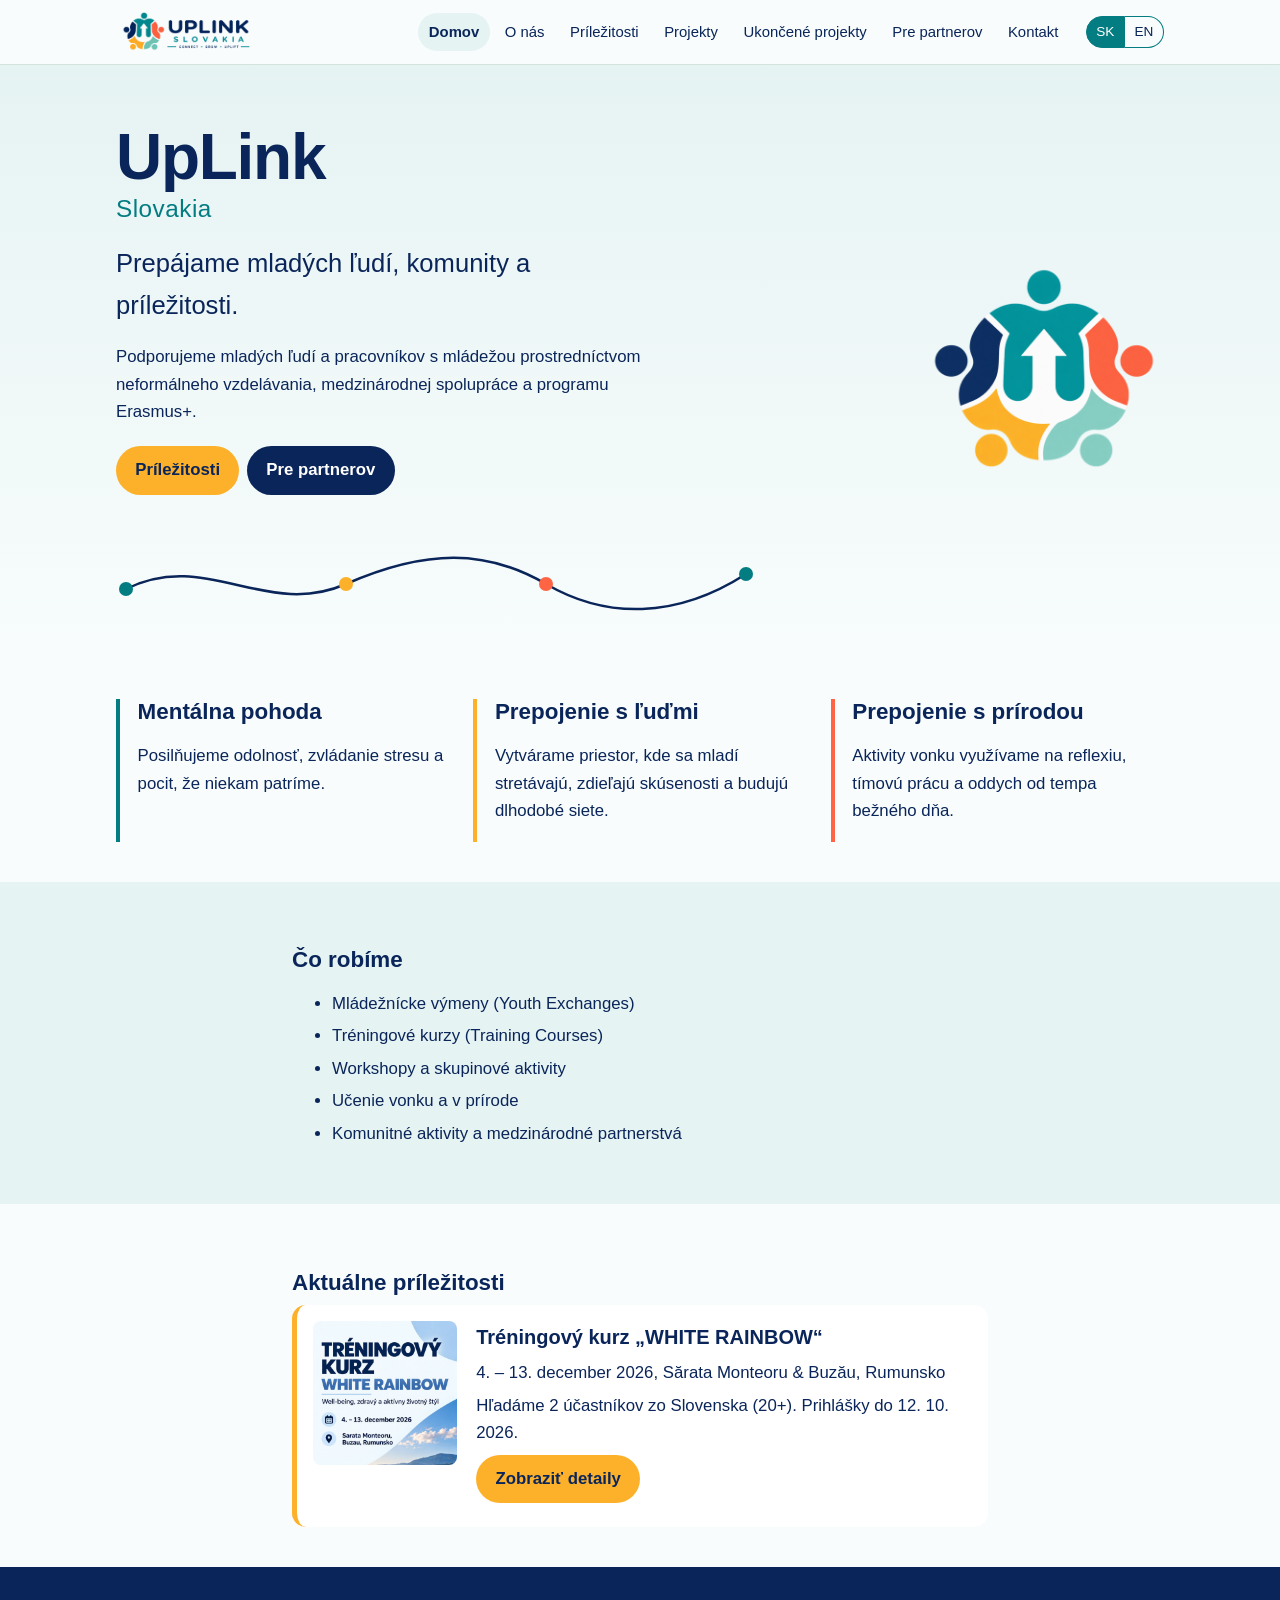
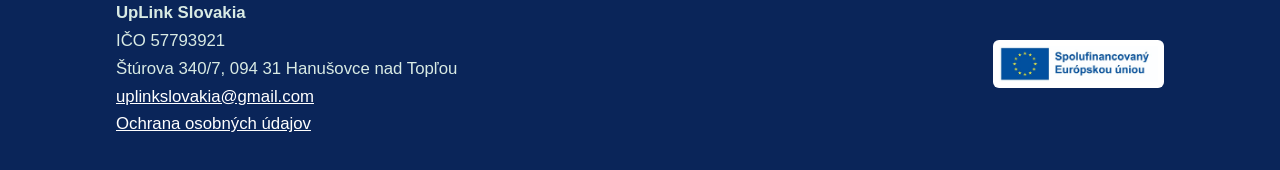
==== index.html @ a3d702fe "Add files via upload" ====
<!DOCTYPE html>
<html lang="sk" data-l="sk" data-tsk="Domov | UpLink Slovakia" data-ten="Home | UpLink Slovakia">
<head><meta charset="utf-8"><meta name="viewport" content="width=device-width,initial-scale=1">
<title>Domov | UpLink Slovakia</title><meta name="description" content="UpLink Slovakia zo Slovenska: neformálne vzdelávanie, mentálna pohoda a Erasmus+.">
<link rel="icon" href="/images/favicon.png"><link rel="stylesheet" href="/css/style.css"><script src="/js/site.js"></script></head>
<body><header><div class="wrap bar"><a class="logo" href="/"><img src="/images/logo-full.png" alt="UpLink Slovakia" height="48"></a>
<nav aria-label="Menu"><a href="/" aria-current="page"><span data-sk>Domov</span><span data-en>Home</span></a><a href="/about/"><span data-sk>O nás</span><span data-en>About us</span></a><a href="/opportunities/"><span data-sk>Príležitosti</span><span data-en>Opportunities</span></a><a href="/projects/"><span data-sk>Projekty</span><span data-en>Projects</span></a><a href="/completed-projects/"><span data-sk>Ukončené projekty</span><span data-en>Completed projects</span></a><a href="/partners/"><span data-sk>Pre partnerov</span><span data-en>For partners</span></a><a href="/contact/"><span data-sk>Kontakt</span><span data-en>Contact</span></a></nav>
<div class="lang"><button data-set="sk">SK</button><button data-set="en">EN</button></div></div></header>
<main><section class="hero"><div class="wrap"><div class="ht"><h1 class="brand">UpLink<small>Slovakia</small></h1>
<p class="lead" data-sk>Prepájame mladých ľudí, komunity a príležitosti.</p><p class="lead" data-en>Linking young people, communities and opportunities.</p>
<p class="sub" data-sk>Podporujeme mladých ľudí a pracovníkov s mládežou prostredníctvom neformálneho vzdelávania, medzinárodnej spolupráce a programu Erasmus+.</p><p class="sub" data-en>We support young people and youth workers through non-formal education, international cooperation and Erasmus+.</p>
<p><a class="btn sun" href="/opportunities/"><span data-sk>Príležitosti</span><span data-en>Opportunities</span></a> <a class="btn" href="/partners/"><span data-sk>Pre partnerov</span><span data-en>For partners</span></a></p>
<svg class="motif" viewBox="0 0 640 80" aria-hidden="true"><path class="draw" pathLength="1" d="M10 50 C90 10 150 80 230 45 S370 10 430 45 S560 80 630 35" fill="none" stroke="#0a2559" stroke-width="2.5"/>
<circle cx="10" cy="50" r="7" fill="#037c82"/><circle cx="230" cy="45" r="7" fill="#fdb12b"/><circle cx="430" cy="45" r="7" fill="#ff6444"/><circle cx="630" cy="35" r="7" fill="#037c82"/></svg></div><img class="mark" src="/images/logo-icon.png" alt="" width="240"></div></section>
<section class="s"><div class="wrap"><div class="cols">
<div style="--c:#037c82"><h2 data-sk>Mentálna pohoda</h2><h2 data-en>Mental well-being</h2><p data-sk>Posilňujeme odolnosť, zvládanie stresu a pocit, že niekam patríme.</p><p data-en>We build resilience, stress management and a sense of belonging.</p></div>
<div style="--c:#fdb12b"><h2 data-sk>Prepojenie s ľuďmi</h2><h2 data-en>Connection with people</h2><p data-sk>Vytvárame priestor, kde sa mladí stretávajú, zdieľajú skúsenosti a budujú dlhodobé siete.</p><p data-en>We create spaces where young people meet, share experiences and build lasting networks.</p></div>
<div style="--c:#ff6444"><h2 data-sk>Prepojenie s prírodou</h2><h2 data-en>Connection with nature</h2><p data-sk>Aktivity vonku využívame na reflexiu, tímovú prácu a oddych od tempa bežného dňa.</p><p data-en>We use outdoor activities for reflection, teamwork and a break from everyday pace.</p></div>
</div></div></section>
<section class="s alt"><div class="wrap narrow"><h2 data-sk>Čo robíme</h2><h2 data-en>What we do</h2>
<ul><li><span data-sk>Mládežnícke výmeny (Youth Exchanges)</span><span data-en>Youth Exchanges</span></li><li><span data-sk>Tréningové kurzy (Training Courses)</span><span data-en>Training Courses</span></li><li><span data-sk>Workshopy a skupinové aktivity</span><span data-en>Workshops and group activities</span></li><li><span data-sk>Učenie vonku a v prírode</span><span data-en>Outdoor and nature-based learning</span></li><li><span data-sk>Komunitné aktivity a medzinárodné partnerstvá</span><span data-en>Community activities and international partnerships</span></li></ul></div></section>
<section class="s"><div class="wrap narrow"><h2 data-sk>Aktuálne príležitosti</h2><h2 data-en>Current opportunities</h2>
<article class="opp"><div><img data-sk src="/images/white-rainbow-sk.jpg" alt="" loading="lazy"><img data-en src="/images/white-rainbow-en.jpg" alt="" loading="lazy"></div><div><h3 data-sk>Tréningový kurz „WHITE RAINBOW“</h3><h3 data-en>Training course “WHITE RAINBOW”</h3><p data-sk>4. – 13. december 2026, Sărata Monteoru &amp; Buzău, Rumunsko</p><p data-en>4–13 December 2026, Sărata Monteoru &amp; Buzău, Romania</p><p data-sk>Hľadáme 2 účastníkov zo Slovenska (20+). Prihlášky do 12. 10. 2026.</p><p data-en>We are looking for 2 participants from Slovakia (20+). Applications until 12 October 2026.</p><p><a class="btn sun" href="/opportunities/white-rainbow/"><span data-sk>Zobraziť detaily</span><span data-en>View details</span></a></p></div></article></div></section></main>
<footer><div class="wrap foot"><div><b>UpLink Slovakia</b><br>IČO 57793921<br>Štúrova 340/7, 094 31 Hanušovce nad Topľou<br><a href="mailto:uplinkslovakia@gmail.com">uplinkslovakia@gmail.com</a><br>
<a href="/privacy/"><span data-sk>Ochrana osobných údajov</span><span data-en>Privacy</span></a></div>
<div class="eu"><img data-sk src="/images/eu-cofunded-sk.jpg" alt="Spolufinancované Európskou úniou" height="48"><img data-en src="/images/eu-cofunded-en.jpg" alt="Co-funded by the European Union" height="48"></div></div></footer></body></html>
---- css/style.css ----
:root{--ink:#0a2559;--moss:#037c82;--mist:#e6f3f3;--paper:#f8fcfc;--sun:#fdb12b;--lake:#037c82}
*{box-sizing:border-box}
body{margin:0;font:1.05rem/1.65 "Segoe UI","Helvetica Neue",Arial,sans-serif;color:var(--ink);background:var(--paper)}
html[data-l=sk] [data-en],html[data-l=en] [data-sk]{display:none!important}
.wrap{max-width:68rem;margin:0 auto;padding:0 1.25rem}.narrow{max-width:46rem;margin:0 auto}
a{color:var(--lake)}a:focus-visible,button:focus-visible{outline:3px solid var(--sun);outline-offset:2px}
header{background:var(--paper);border-bottom:1px solid #d3e4dc;position:sticky;top:0;z-index:5}
.bar{display:flex;align-items:center;gap:1rem;min-height:4rem}
.logo{display:flex;align-items:center;gap:.6rem;text-decoration:none;color:var(--ink);line-height:1.1}
.logo b{font-size:1.3rem;display:block}.logo small{font-size:.75rem;color:var(--moss)}
nav{margin-left:auto;display:flex;gap:.2rem;align-items:center}
nav a{padding:.4rem .7rem;border-radius:99px;text-decoration:none;color:var(--ink);font-size:.93rem;white-space:nowrap}
nav a:hover,nav a[aria-current]{background:var(--mist)}nav a[aria-current]{font-weight:600}
.lang button{border:1px solid var(--moss);background:none;color:var(--ink);padding:.25rem .6rem;cursor:pointer;font:inherit;font-size:.85rem}
.lang button:first-child{border-radius:99px 0 0 99px}.lang button:last-child{border-radius:0 99px 99px 0;border-left:0}
.lang button[aria-pressed=true]{background:var(--moss);color:#fff}
h1,h2{line-height:1.15;margin:1.6rem 0 .6rem}h1{font-size:clamp(2rem,5vw,2.8rem);margin-top:0}h2{font-size:1.4rem}
.lead{font-size:1.25rem}
.hero{background:linear-gradient(180deg,var(--mist),var(--paper));padding:3.5rem 0 2rem}
.brand{font-size:clamp(2.6rem,7vw,4rem);margin:0;letter-spacing:-.02em}
.brand small{display:block;font-size:.38em;font-weight:500;color:var(--moss);letter-spacing:.02em}
.hero .lead{font-size:1.6rem;max-width:32rem;margin:1.2rem 0 .5rem}.sub{max-width:36rem}
.btn{display:inline-block;padding:.65rem 1.2rem;border-radius:99px;background:var(--ink);color:#fff;text-decoration:none;font-weight:600;margin:.2rem .2rem .2rem 0}
.btn.sun{background:var(--sun);color:var(--ink)}
.motif{width:100%;max-width:40rem;margin-top:1.5rem}
.draw{stroke-dasharray:1;stroke-dashoffset:1;animation:d 2.4s ease-out forwards}@keyframes d{to{stroke-dashoffset:0}}
.s{padding:2.5rem 0}.s.alt{background:var(--mist)}
.cols{display:grid;grid-template-columns:repeat(auto-fit,minmax(15rem,1fr));gap:1.5rem}
.cols>div{border-left:4px solid var(--c);padding-left:1.1rem}.cols h2{margin-top:0}
.empty{background:#fff;border:2px dashed #9cc4b6;border-radius:14px;padding:1.2rem 1.5rem}
li{margin:.3rem 0}
footer{background:var(--ink);color:#d9ebe4;padding:2rem 0}footer a{color:#fff}
.foot{display:flex;flex-wrap:wrap;gap:1.5rem;justify-content:space-between;align-items:center}
.eu img{background:#fff;padding:6px;border-radius:6px}
.hero .wrap{display:grid;grid-template-columns:1fr auto;gap:2rem;align-items:center}.mark{width:15rem;height:auto}
.logo img{display:block;width:auto}
.opp{display:grid;grid-template-columns:9rem 1fr;gap:1.2rem;background:#fff;border-radius:14px;border-left:5px solid var(--sun);padding:1rem;align-items:start}
.opp img{width:100%;height:9rem;object-fit:cover;object-position:top;border-radius:8px}.opp h3{margin:0 0 .3rem;font-size:1.25rem}.opp p{margin:.3rem 0}
.two{display:grid;grid-template-columns:1fr minmax(0,24rem);gap:2.5rem;align-items:start}
.poster{width:100%;height:auto;border-radius:12px;box-shadow:0 4px 18px #0a255933}
.facts{list-style:none;padding:0;margin:1rem 0;border-left:4px solid var(--moss)}.facts li{padding:.2rem 0 .2rem 1rem}
@media(max-width:52rem){.two,.opp{grid-template-columns:1fr}.opp img{height:12rem}}
@media(max-width:60rem){.hero .wrap{grid-template-columns:1fr}.mark{display:none}header{position:static}.bar{flex-wrap:wrap;padding:.6rem 1.25rem}nav{order:3;margin-left:0;width:100%;overflow-x:auto;padding-bottom:.3rem}.lang{margin-left:auto}}
@media(prefers-reduced-motion:reduce){.draw{animation:none;stroke-dashoffset:0}}
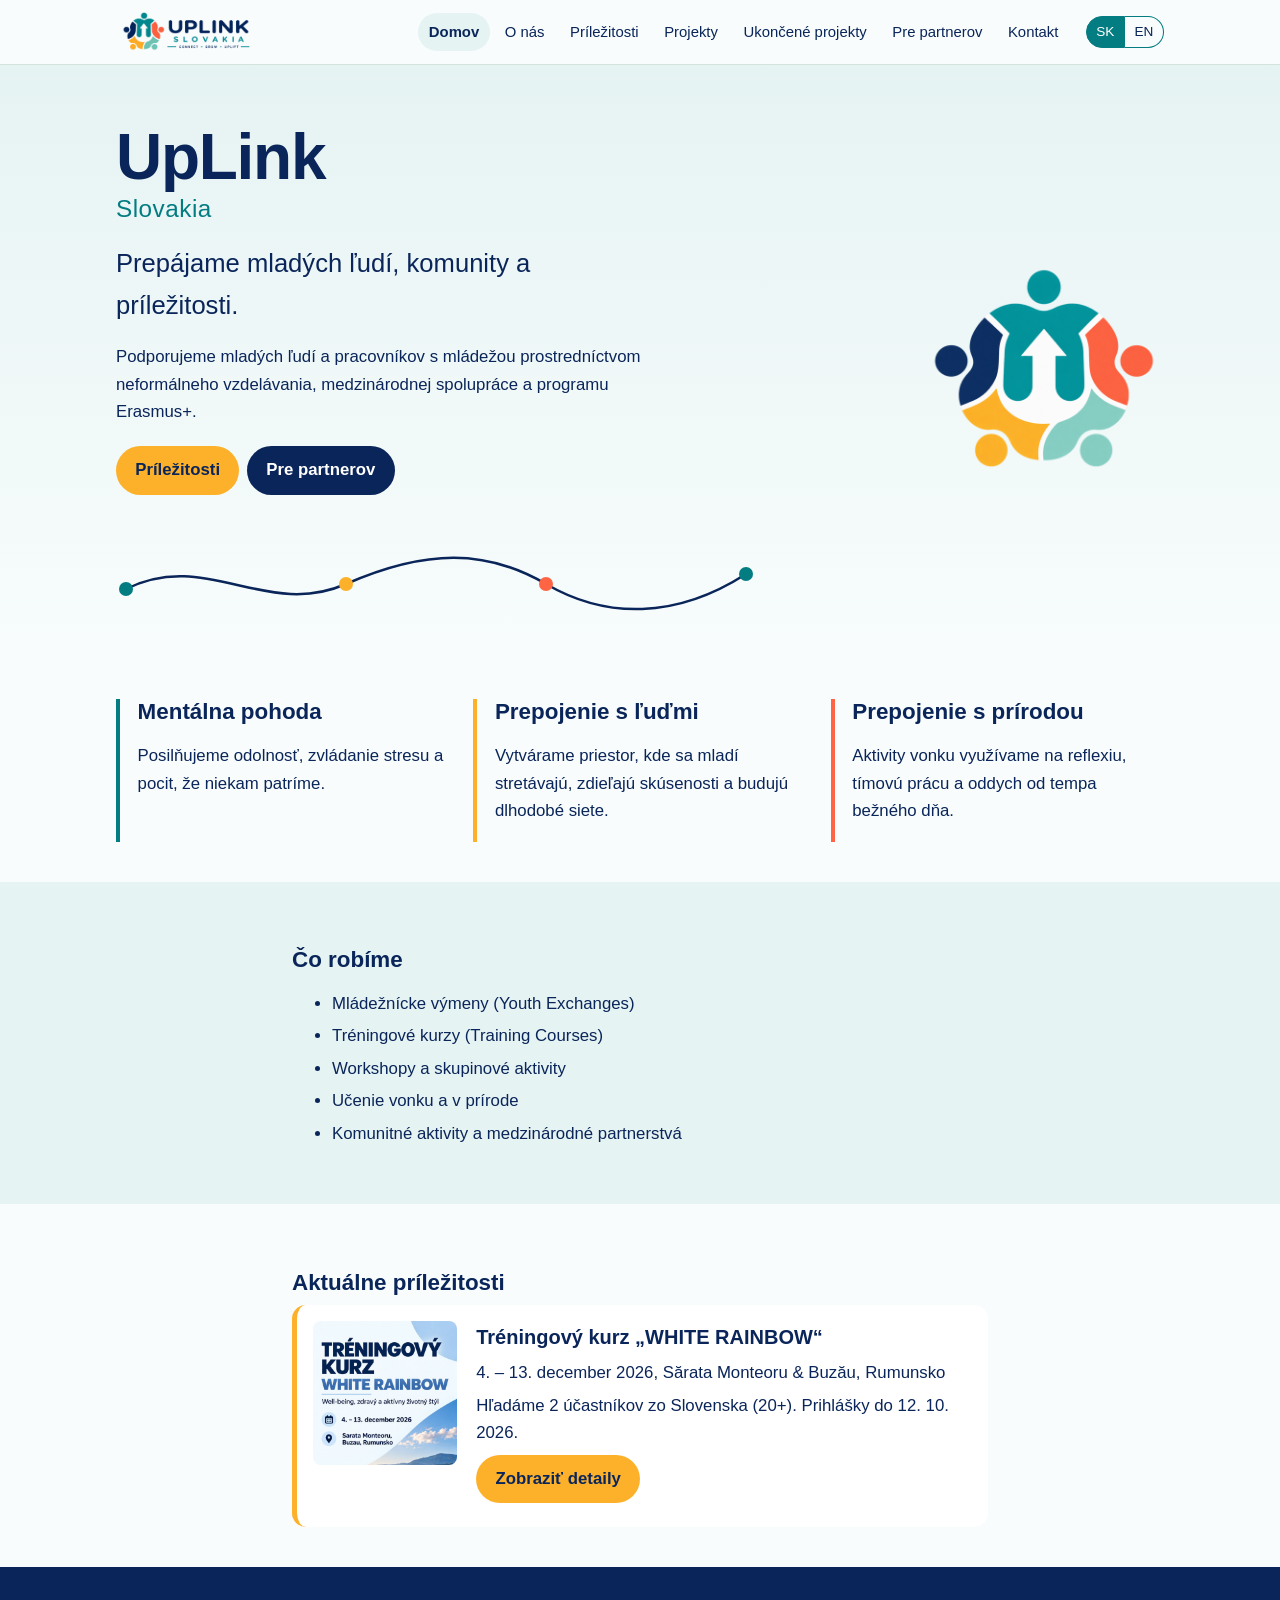
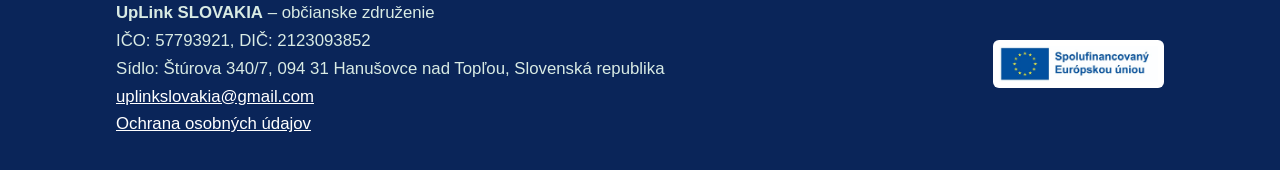
==== commit 20adb042: "Add files via upload change 2" ====
--- a/index.html
+++ b/index.html
@@ -21,6 +21,6 @@
 <ul><li><span data-sk>Mládežnícke výmeny (Youth Exchanges)</span><span data-en>Youth Exchanges</span></li><li><span data-sk>Tréningové kurzy (Training Courses)</span><span data-en>Training Courses</span></li><li><span data-sk>Workshopy a skupinové aktivity</span><span data-en>Workshops and group activities</span></li><li><span data-sk>Učenie vonku a v prírode</span><span data-en>Outdoor and nature-based learning</span></li><li><span data-sk>Komunitné aktivity a medzinárodné partnerstvá</span><span data-en>Community activities and international partnerships</span></li></ul></div></section>
 <section class="s"><div class="wrap narrow"><h2 data-sk>Aktuálne príležitosti</h2><h2 data-en>Current opportunities</h2>
 <article class="opp"><div><img data-sk src="/images/white-rainbow-sk.jpg" alt="" loading="lazy"><img data-en src="/images/white-rainbow-en.jpg" alt="" loading="lazy"></div><div><h3 data-sk>Tréningový kurz „WHITE RAINBOW“</h3><h3 data-en>Training course “WHITE RAINBOW”</h3><p data-sk>4. – 13. december 2026, Sărata Monteoru &amp; Buzău, Rumunsko</p><p data-en>4–13 December 2026, Sărata Monteoru &amp; Buzău, Romania</p><p data-sk>Hľadáme 2 účastníkov zo Slovenska (20+). Prihlášky do 12. 10. 2026.</p><p data-en>We are looking for 2 participants from Slovakia (20+). Applications until 12 October 2026.</p><p><a class="btn sun" href="/opportunities/white-rainbow/"><span data-sk>Zobraziť detaily</span><span data-en>View details</span></a></p></div></article></div></section></main>
-<footer><div class="wrap foot"><div><b>UpLink Slovakia</b><br>IČO 57793921<br>Štúrova 340/7, 094 31 Hanušovce nad Topľou<br><a href="mailto:uplinkslovakia@gmail.com">uplinkslovakia@gmail.com</a><br>
+<footer><div class="wrap foot"><div><b>UpLink SLOVAKIA</b> – <span data-sk>občianske združenie</span><span data-en>civic association</span><br>IČO: 57793921, DIČ: 2123093852<br><span data-sk>Sídlo</span><span data-en>Registered office</span>: Štúrova 340/7, 094 31 Hanušovce nad Topľou, <span data-sk>Slovenská republika</span><span data-en>Slovak Republic</span><br><a href="mailto:uplinkslovakia@gmail.com">uplinkslovakia@gmail.com</a><br>
 <a href="/privacy/"><span data-sk>Ochrana osobných údajov</span><span data-en>Privacy</span></a></div>
 <div class="eu"><img data-sk src="/images/eu-cofunded-sk.jpg" alt="Spolufinancované Európskou úniou" height="48"><img data-en src="/images/eu-cofunded-en.jpg" alt="Co-funded by the European Union" height="48"></div></div></footer></body></html>
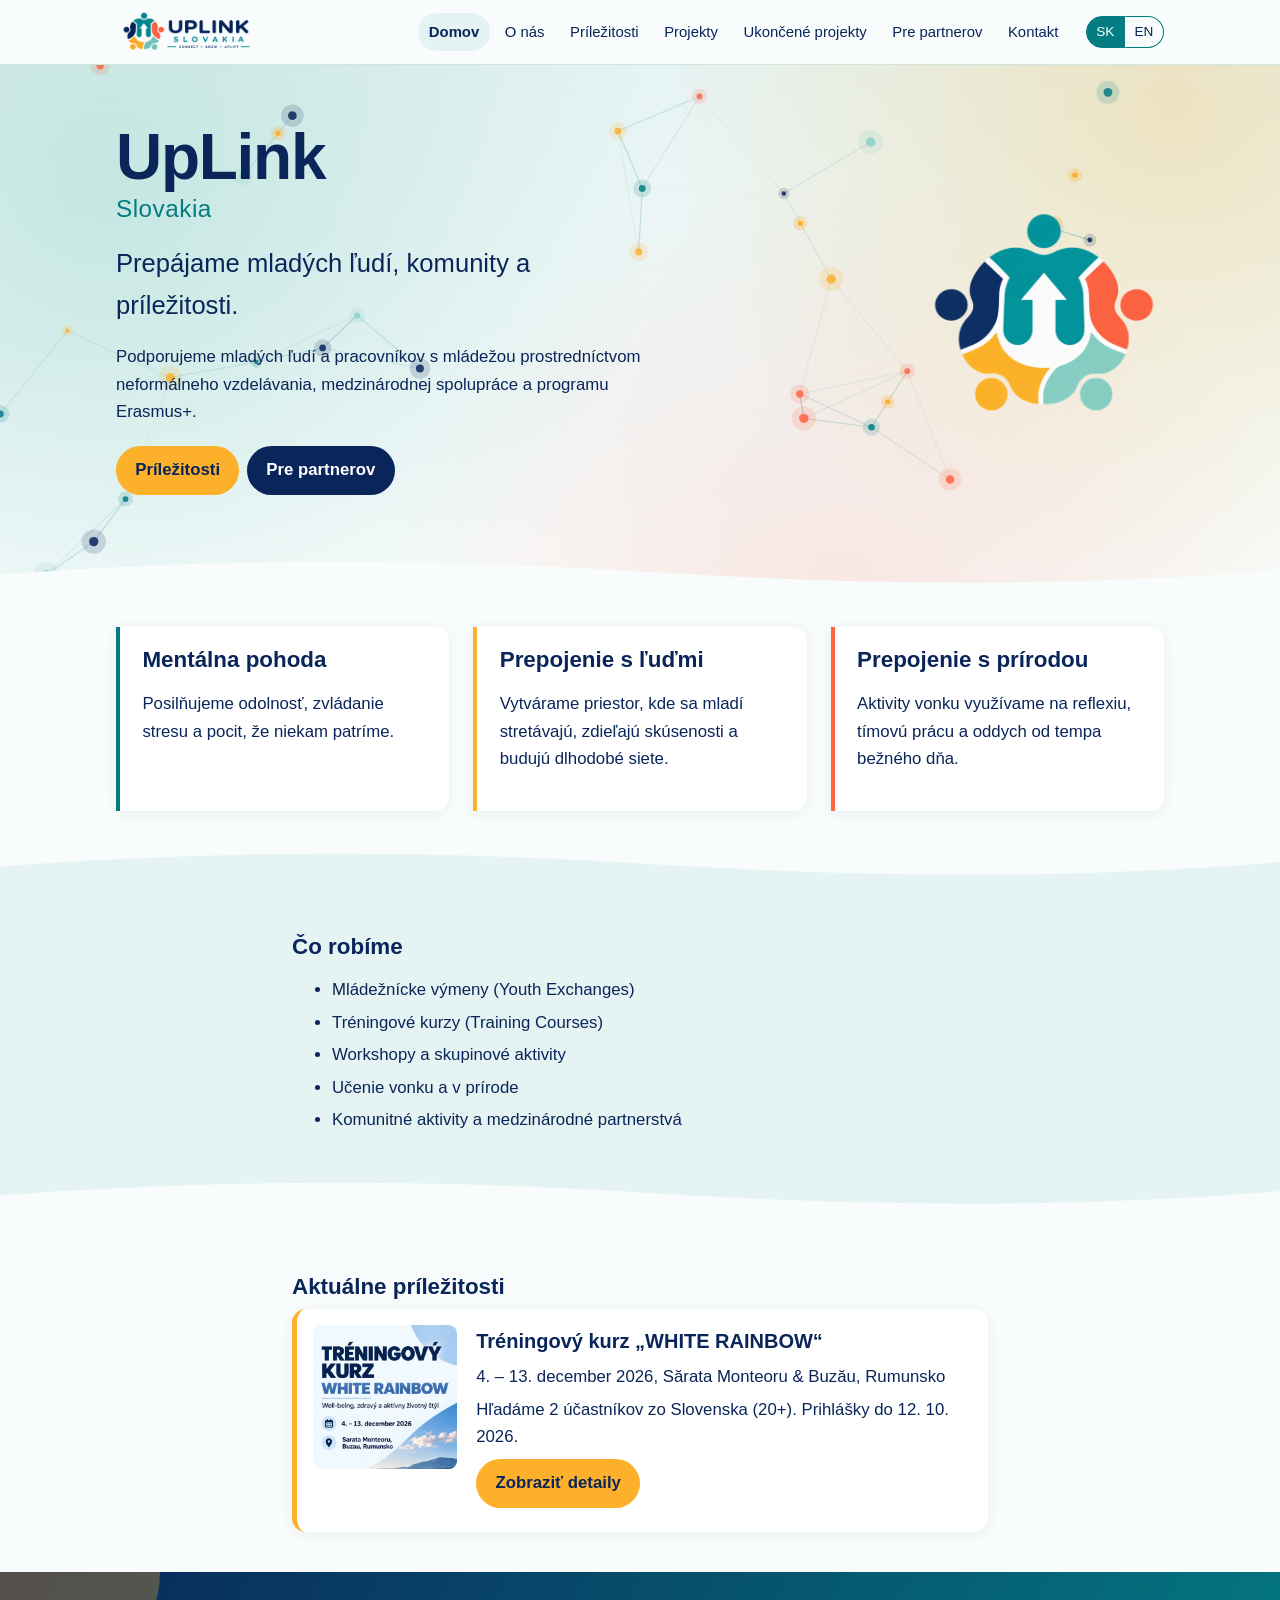
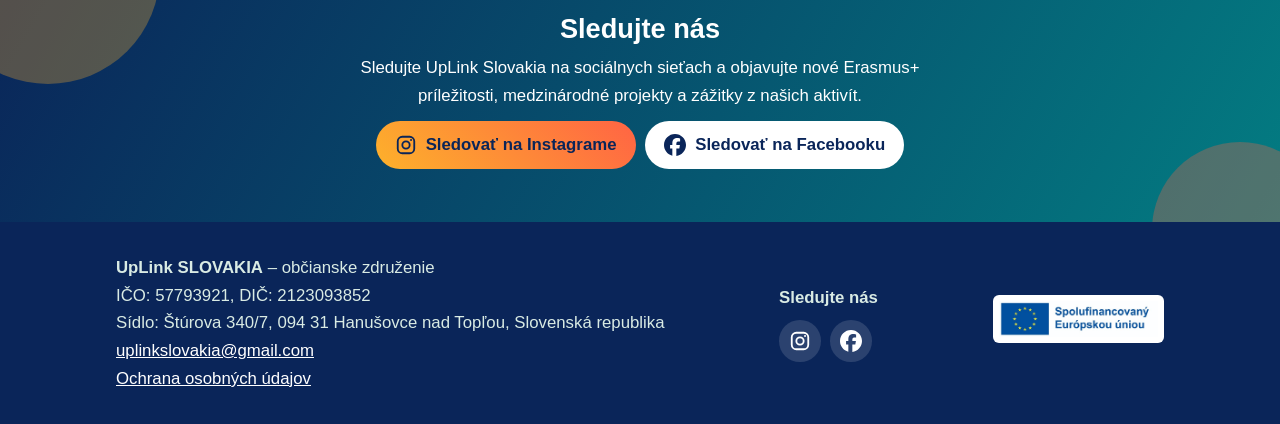
==== commit 8968ba52: "Add files via upload redesign" ====
--- a/index.html
+++ b/index.html
@@ -6,12 +6,10 @@
 <body><header><div class="wrap bar"><a class="logo" href="/"><img src="/images/logo-full.png" alt="UpLink Slovakia" height="48"></a>
 <nav aria-label="Menu"><a href="/" aria-current="page"><span data-sk>Domov</span><span data-en>Home</span></a><a href="/about/"><span data-sk>O nás</span><span data-en>About us</span></a><a href="/opportunities/"><span data-sk>Príležitosti</span><span data-en>Opportunities</span></a><a href="/projects/"><span data-sk>Projekty</span><span data-en>Projects</span></a><a href="/completed-projects/"><span data-sk>Ukončené projekty</span><span data-en>Completed projects</span></a><a href="/partners/"><span data-sk>Pre partnerov</span><span data-en>For partners</span></a><a href="/contact/"><span data-sk>Kontakt</span><span data-en>Contact</span></a></nav>
 <div class="lang"><button data-set="sk">SK</button><button data-set="en">EN</button></div></div></header>
-<main><section class="hero"><div class="wrap"><div class="ht"><h1 class="brand">UpLink<small>Slovakia</small></h1>
+<main><section class="hero"><canvas id="net" aria-hidden="true"></canvas><script src="/js/network.js" defer></script><div class="wrap"><div class="ht"><h1 class="brand">UpLink<small>Slovakia</small></h1>
 <p class="lead" data-sk>Prepájame mladých ľudí, komunity a príležitosti.</p><p class="lead" data-en>Linking young people, communities and opportunities.</p>
 <p class="sub" data-sk>Podporujeme mladých ľudí a pracovníkov s mládežou prostredníctvom neformálneho vzdelávania, medzinárodnej spolupráce a programu Erasmus+.</p><p class="sub" data-en>We support young people and youth workers through non-formal education, international cooperation and Erasmus+.</p>
-<p><a class="btn sun" href="/opportunities/"><span data-sk>Príležitosti</span><span data-en>Opportunities</span></a> <a class="btn" href="/partners/"><span data-sk>Pre partnerov</span><span data-en>For partners</span></a></p>
-<svg class="motif" viewBox="0 0 640 80" aria-hidden="true"><path class="draw" pathLength="1" d="M10 50 C90 10 150 80 230 45 S370 10 430 45 S560 80 630 35" fill="none" stroke="#0a2559" stroke-width="2.5"/>
-<circle cx="10" cy="50" r="7" fill="#037c82"/><circle cx="230" cy="45" r="7" fill="#fdb12b"/><circle cx="430" cy="45" r="7" fill="#ff6444"/><circle cx="630" cy="35" r="7" fill="#037c82"/></svg></div><img class="mark" src="/images/logo-icon.png" alt="" width="240"></div></section>
+<p><a class="btn sun" href="/opportunities/"><span data-sk>Príležitosti</span><span data-en>Opportunities</span></a> <a class="btn" href="/partners/"><span data-sk>Pre partnerov</span><span data-en>For partners</span></a></p></div><img class="mark" src="/images/logo-icon.png" alt="" width="240"></div></section>
 <section class="s"><div class="wrap"><div class="cols">
 <div style="--c:#037c82"><h2 data-sk>Mentálna pohoda</h2><h2 data-en>Mental well-being</h2><p data-sk>Posilňujeme odolnosť, zvládanie stresu a pocit, že niekam patríme.</p><p data-en>We build resilience, stress management and a sense of belonging.</p></div>
 <div style="--c:#fdb12b"><h2 data-sk>Prepojenie s ľuďmi</h2><h2 data-en>Connection with people</h2><p data-sk>Vytvárame priestor, kde sa mladí stretávajú, zdieľajú skúsenosti a budujú dlhodobé siete.</p><p data-en>We create spaces where young people meet, share experiences and build lasting networks.</p></div>
@@ -20,7 +18,9 @@
 <section class="s alt"><div class="wrap narrow"><h2 data-sk>Čo robíme</h2><h2 data-en>What we do</h2>
 <ul><li><span data-sk>Mládežnícke výmeny (Youth Exchanges)</span><span data-en>Youth Exchanges</span></li><li><span data-sk>Tréningové kurzy (Training Courses)</span><span data-en>Training Courses</span></li><li><span data-sk>Workshopy a skupinové aktivity</span><span data-en>Workshops and group activities</span></li><li><span data-sk>Učenie vonku a v prírode</span><span data-en>Outdoor and nature-based learning</span></li><li><span data-sk>Komunitné aktivity a medzinárodné partnerstvá</span><span data-en>Community activities and international partnerships</span></li></ul></div></section>
 <section class="s"><div class="wrap narrow"><h2 data-sk>Aktuálne príležitosti</h2><h2 data-en>Current opportunities</h2>
-<article class="opp"><div><img data-sk src="/images/white-rainbow-sk.jpg" alt="" loading="lazy"><img data-en src="/images/white-rainbow-en.jpg" alt="" loading="lazy"></div><div><h3 data-sk>Tréningový kurz „WHITE RAINBOW“</h3><h3 data-en>Training course “WHITE RAINBOW”</h3><p data-sk>4. – 13. december 2026, Sărata Monteoru &amp; Buzău, Rumunsko</p><p data-en>4–13 December 2026, Sărata Monteoru &amp; Buzău, Romania</p><p data-sk>Hľadáme 2 účastníkov zo Slovenska (20+). Prihlášky do 12. 10. 2026.</p><p data-en>We are looking for 2 participants from Slovakia (20+). Applications until 12 October 2026.</p><p><a class="btn sun" href="/opportunities/white-rainbow/"><span data-sk>Zobraziť detaily</span><span data-en>View details</span></a></p></div></article></div></section></main>
+<article class="opp"><div><img data-sk src="/images/white-rainbow-sk.jpg" alt="" loading="lazy"><img data-en src="/images/white-rainbow-en.jpg" alt="" loading="lazy"></div><div><h3 data-sk>Tréningový kurz „WHITE RAINBOW“</h3><h3 data-en>Training course “WHITE RAINBOW”</h3><p data-sk>4. – 13. december 2026, Sărata Monteoru &amp; Buzău, Rumunsko</p><p data-en>4–13 December 2026, Sărata Monteoru &amp; Buzău, Romania</p><p data-sk>Hľadáme 2 účastníkov zo Slovenska (20+). Prihlášky do 12. 10. 2026.</p><p data-en>We are looking for 2 participants from Slovakia (20+). Applications until 12 October 2026.</p><p><a class="btn sun" href="/opportunities/white-rainbow/"><span data-sk>Zobraziť detaily</span><span data-en>View details</span></a></p></div></article></div></section>
+<section class="s soc-s"><div class="wrap narrow"><h2 data-sk>Sledujte nás</h2><h2 data-en>Follow us</h2><p data-sk>Sledujte UpLink Slovakia na sociálnych sieťach a objavujte nové Erasmus+ príležitosti, medzinárodné projekty a zážitky z našich aktivít.</p><p data-en>Follow UpLink Slovakia on social media and discover new Erasmus+ opportunities, international projects and highlights from our activities.</p><p><a class="btn ig" href="https://www.instagram.com/uplinkslovakia/" target="_blank" rel="noopener noreferrer"><svg viewBox="0 0 24 24" width="22" height="22" aria-hidden="true" focusable="false" fill="none" stroke="currentColor" stroke-width="2" stroke-linecap="round" stroke-linejoin="round"><rect x="3" y="3" width="18" height="18" rx="5"/><circle cx="12" cy="12" r="4"/><circle cx="17.5" cy="6.5" r="1.1" fill="currentColor" stroke="none"/></svg><span><span data-sk>Sledovať na Instagrame</span><span data-en>Follow on Instagram</span></span><span class="vh"><span data-sk> (nová karta)</span><span data-en> (opens in a new tab)</span></span></a><a class="btn fb" href="https://www.facebook.com/profile.php?id=61593353863007" target="_blank" rel="noopener noreferrer"><svg viewBox="0 0 24 24" width="22" height="22" aria-hidden="true" focusable="false" fill="currentColor"><path d="M9.101 23.691v-7.98H6.627v-3.667h2.474v-1.58c0-4.085 1.848-5.978 5.858-5.978.401 0 .955.042 1.468.103a8.68 8.68 0 0 1 1.141.195v3.325a8.623 8.623 0 0 0-.653-.036 26.805 26.805 0 0 0-.733-.009c-.707 0-1.259.096-1.675.309a1.686 1.686 0 0 0-.679.622c-.258.42-.374.995-.374 1.752v1.297h3.919l-.386 2.103-.287 1.564h-3.246v8.245C19.396 23.238 24 18.179 24 12.044c0-6.627-5.373-12-12-12s-12 5.373-12 12c0 5.628 3.874 10.35 9.101 11.647Z"/></svg><span><span data-sk>Sledovať na Facebooku</span><span data-en>Follow on Facebook</span></span><span class="vh"><span data-sk> (nová karta)</span><span data-en> (opens in a new tab)</span></span></a></p></div></section></main>
 <footer><div class="wrap foot"><div><b>UpLink SLOVAKIA</b> – <span data-sk>občianske združenie</span><span data-en>civic association</span><br>IČO: 57793921, DIČ: 2123093852<br><span data-sk>Sídlo</span><span data-en>Registered office</span>: Štúrova 340/7, 094 31 Hanušovce nad Topľou, <span data-sk>Slovenská republika</span><span data-en>Slovak Republic</span><br><a href="mailto:uplinkslovakia@gmail.com">uplinkslovakia@gmail.com</a><br>
 <a href="/privacy/"><span data-sk>Ochrana osobných údajov</span><span data-en>Privacy</span></a></div>
+<div class="soc"><b><span data-sk>Sledujte nás</span><span data-en>Follow us</span></b><div class="soclinks"><a class="ic" href="https://www.instagram.com/uplinkslovakia/" target="_blank" rel="noopener noreferrer"><svg viewBox="0 0 24 24" width="22" height="22" aria-hidden="true" focusable="false" fill="none" stroke="currentColor" stroke-width="2" stroke-linecap="round" stroke-linejoin="round"><rect x="3" y="3" width="18" height="18" rx="5"/><circle cx="12" cy="12" r="4"/><circle cx="17.5" cy="6.5" r="1.1" fill="currentColor" stroke="none"/></svg><span class="vh"><span data-sk>Instagram UpLink Slovakia (nová karta)</span><span data-en>UpLink Slovakia on Instagram (new tab)</span></span></a><a class="ic" href="https://www.facebook.com/profile.php?id=61593353863007" target="_blank" rel="noopener noreferrer"><svg viewBox="0 0 24 24" width="22" height="22" aria-hidden="true" focusable="false" fill="currentColor"><path d="M9.101 23.691v-7.98H6.627v-3.667h2.474v-1.58c0-4.085 1.848-5.978 5.858-5.978.401 0 .955.042 1.468.103a8.68 8.68 0 0 1 1.141.195v3.325a8.623 8.623 0 0 0-.653-.036 26.805 26.805 0 0 0-.733-.009c-.707 0-1.259.096-1.675.309a1.686 1.686 0 0 0-.679.622c-.258.42-.374.995-.374 1.752v1.297h3.919l-.386 2.103-.287 1.564h-3.246v8.245C19.396 23.238 24 18.179 24 12.044c0-6.627-5.373-12-12-12s-12 5.373-12 12c0 5.628 3.874 10.35 9.101 11.647Z"/></svg><span class="vh"><span data-sk>Facebook UpLink Slovakia (nová karta)</span><span data-en>UpLink Slovakia on Facebook (new tab)</span></span></a></div></div>
 <div class="eu"><img data-sk src="/images/eu-cofunded-sk.jpg" alt="Spolufinancované Európskou úniou" height="48"><img data-en src="/images/eu-cofunded-en.jpg" alt="Co-funded by the European Union" height="48"></div></div></footer></body></html>
--- a/css/style.css
+++ b/css/style.css
@@ -42,4 +42,33 @@
 .facts{list-style:none;padding:0;margin:1rem 0;border-left:4px solid var(--moss)}.facts li{padding:.2rem 0 .2rem 1rem}
 @media(max-width:52rem){.two,.opp{grid-template-columns:1fr}.opp img{height:12rem}}
 @media(max-width:60rem){.hero .wrap{grid-template-columns:1fr}.mark{display:none}header{position:static}.bar{flex-wrap:wrap;padding:.6rem 1.25rem}nav{order:3;margin-left:0;width:100%;overflow-x:auto;padding-bottom:.3rem}.lang{margin-left:auto}}
-@media(prefers-reduced-motion:reduce){.draw{animation:none;stroke-dashoffset:0}}
+html{scroll-behavior:smooth}
+header{background:#f8fcfcdd;backdrop-filter:saturate(1.4) blur(8px);-webkit-backdrop-filter:saturate(1.4) blur(8px)}
+nav a{transition:background .2s}
+.hero{position:relative;overflow:hidden;padding-bottom:4.5rem}
+.hero::before{content:"";position:absolute;inset:-15%;background:radial-gradient(circle at 18% 30%,#8bd0c466,transparent 38%),radial-gradient(circle at 82% 18%,#fdb12b40,transparent 34%),radial-gradient(circle at 62% 95%,#ff644426,transparent 38%);animation:drift 26s ease-in-out infinite alternate}
+#net{position:absolute;inset:0;width:100%;height:100%;opacity:0;transition:opacity 1.6s ease}#net.on{opacity:1}
+.hero .wrap{position:relative;z-index:1}
+.mark{animation:float 7s ease-in-out infinite}
+.hero::after,.s.alt::before,.s.alt::after{content:"";position:absolute;left:0;right:0;height:30px;pointer-events:none;background-size:100% 100%;background-repeat:no-repeat}
+.hero::after,.s.alt::after{bottom:-1px;background-image:url("data:image/svg+xml,%3Csvg xmlns='http://www.w3.org/2000/svg' viewBox='0 0 1440 40' preserveAspectRatio='none'%3E%3Cpath fill='%23f8fcfc' d='M0 40V22C240 0 480 0 720 18S1200 40 1440 16V40Z'/%3E%3C/svg%3E")}
+.s.alt::before{top:-1px;background-image:url("data:image/svg+xml,%3Csvg xmlns='http://www.w3.org/2000/svg' viewBox='0 0 1440 40' preserveAspectRatio='none'%3E%3Cpath fill='%23f8fcfc' d='M0 0V22C240 0 480 0 720 18S1200 40 1440 16V0Z'/%3E%3C/svg%3E")}
+.s.alt{position:relative;padding:3.6rem 0}
+.cols>div{background:#fff;padding:1.3rem 1.4rem;border-radius:0 14px 14px 0;box-shadow:0 2px 14px #0a255912;transition:transform .25s,box-shadow .25s}
+.cols>div:hover,.opp:hover{transform:translateY(-4px);box-shadow:0 10px 26px #0a255920}
+.opp{box-shadow:0 2px 14px #0a255912;transition:transform .25s,box-shadow .25s}
+.opp>div:first-child{overflow:hidden;border-radius:8px}.opp img{transition:transform .5s}.opp:hover img{transform:scale(1.05)}
+.btn{transition:transform .2s,box-shadow .2s,background .2s}.btn:hover{transform:translateY(-2px);box-shadow:0 6px 16px #0a255933}.btn:active{transform:none}
+.soc-s{background:linear-gradient(120deg,#0a2559,#037c82);color:#fff;text-align:center;position:relative;overflow:hidden;padding:2.6rem 0}
+.soc-s::before,.soc-s::after{content:"";position:absolute;border-radius:50%;opacity:.3}
+.soc-s::before{width:14rem;height:14rem;background:#fdb12b;left:-4rem;top:-7rem}.soc-s::after{width:11rem;height:11rem;background:#ff6444;right:-3rem;bottom:-6rem}
+.soc-s .wrap{position:relative;z-index:1}.soc-s h2{margin-top:0;font-size:1.7rem}.soc-s p{max-width:38rem;margin:.4rem auto}
+.btn.ig,.btn.fb{display:inline-flex;align-items:center;gap:.55rem;margin:.3rem}
+.btn.ig{background:linear-gradient(45deg,#fdb12b,#ff6444);color:#0a2559}.btn.fb{background:#fff;color:#0a2559}
+.soc b{display:block;margin-bottom:.5rem}.soclinks,.socrow{display:flex;gap:.6rem;align-items:center}
+.ic{display:inline-flex;width:2.6rem;height:2.6rem;border-radius:50%;align-items:center;justify-content:center;background:#ffffff22;color:#fff;text-decoration:none;transition:background .2s,transform .2s,color .2s}
+.ic:hover{background:var(--sun);color:var(--ink);transform:translateY(-2px)}.ic.dk{background:var(--mist);color:var(--ink)}.ic.dk:hover{background:var(--sun)}
+.vh{position:absolute!important;width:1px;height:1px;overflow:hidden;clip:rect(0 0 0 0);white-space:nowrap}
+html.js .rv{opacity:0;transform:translateY(16px);transition:opacity .7s ease,transform .7s ease}html.js .rv.in{opacity:1;transform:none}
+@keyframes drift{to{transform:translate3d(3%,2%,0) scale(1.06)}}@keyframes float{50%{transform:translateY(-10px)}}
+@media(prefers-reduced-motion:reduce){.draw,.hero::before,.mark{animation:none}.draw{stroke-dashoffset:0}html{scroll-behavior:auto}.btn,.cols>div,.opp,.ic{transition:none}}
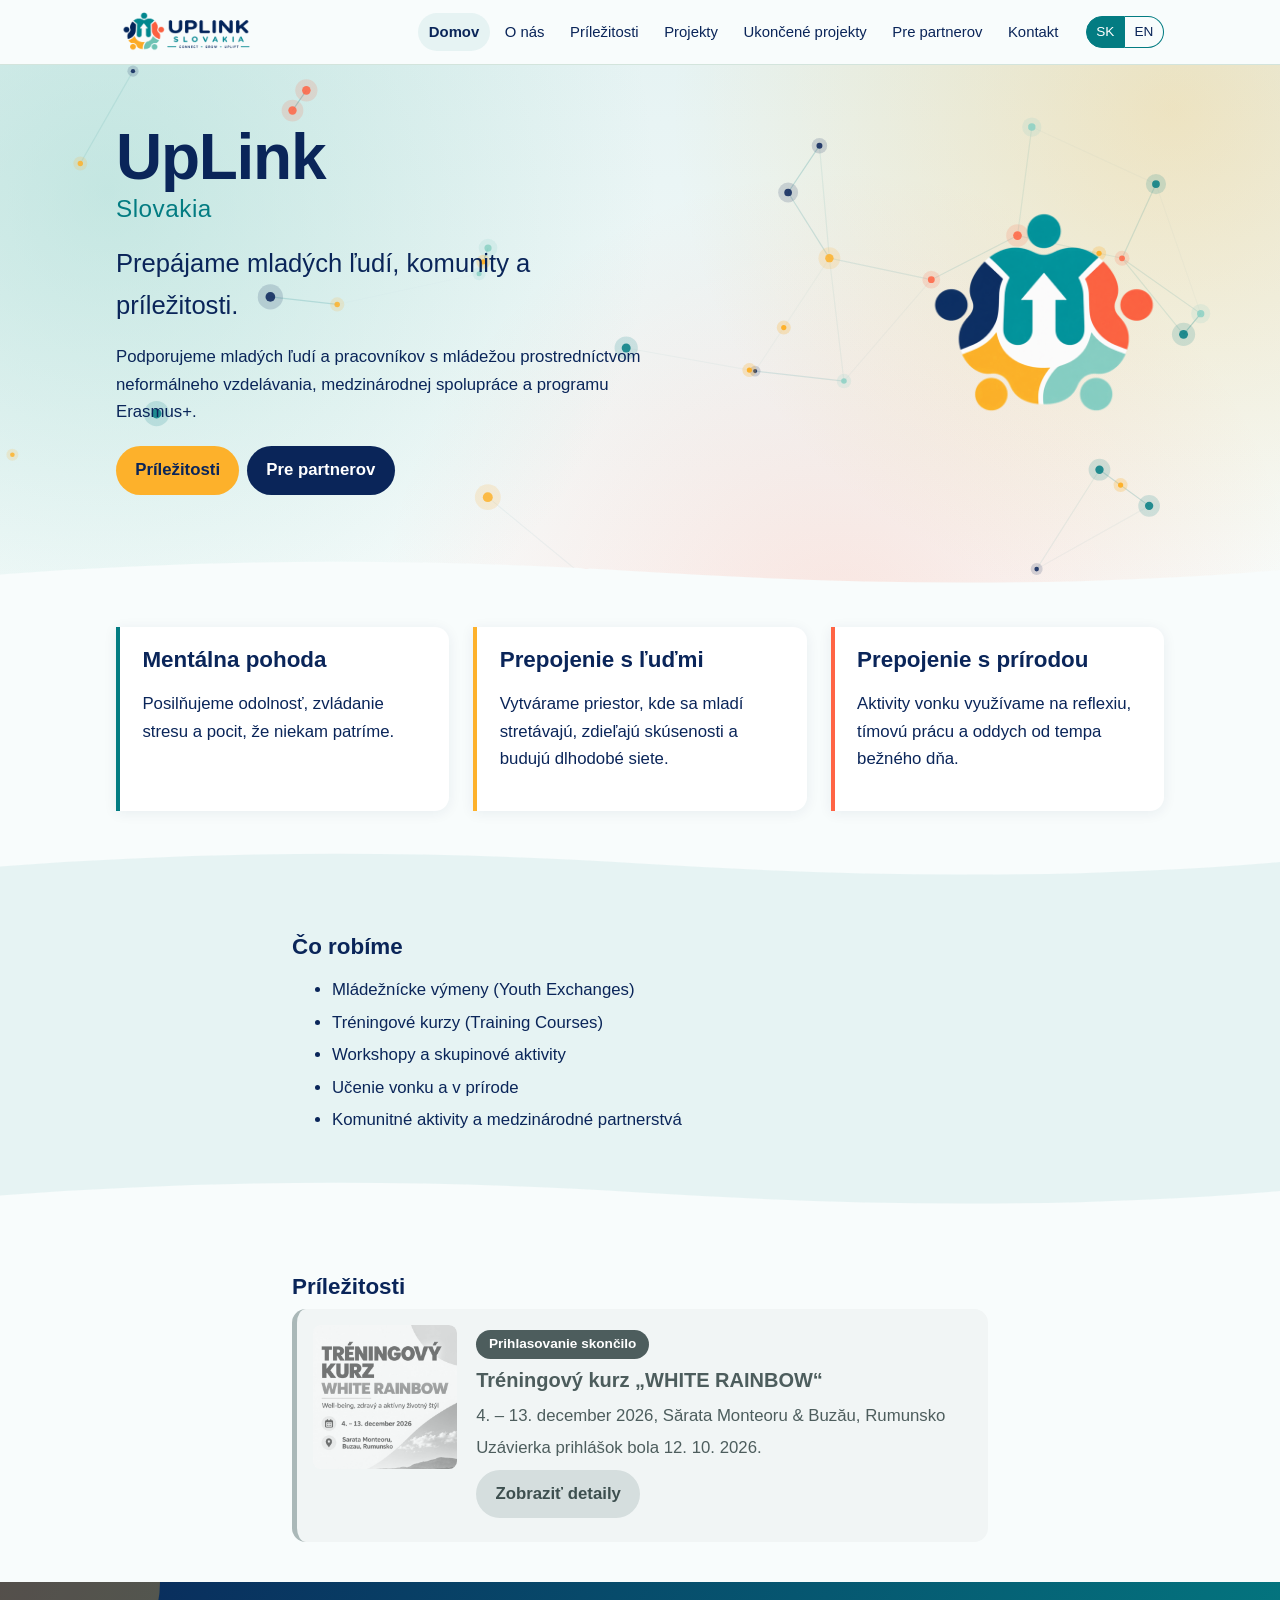
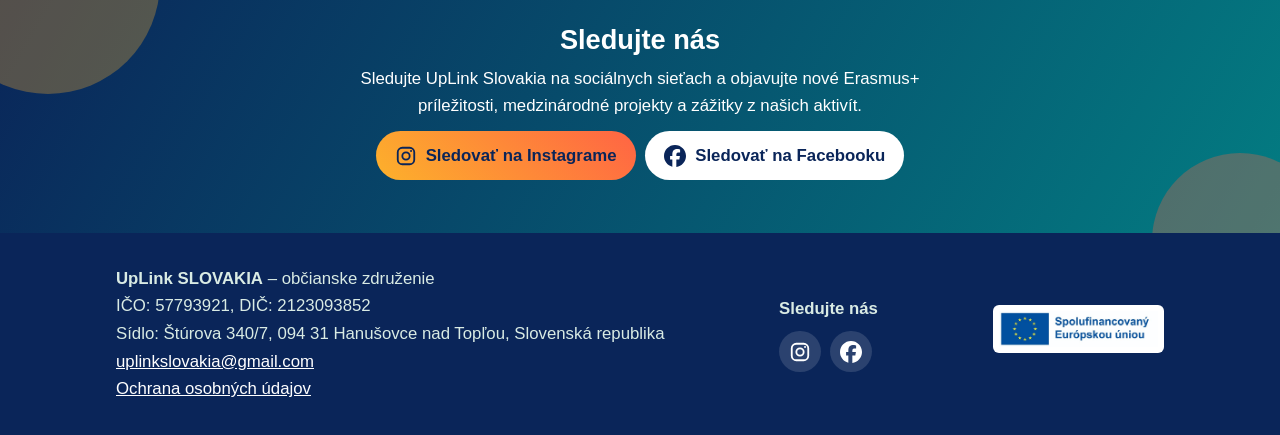
==== commit e4fd7cc2: "zmena prihalsky" ====
--- a/index.html
+++ b/index.html
@@ -17,8 +17,8 @@
 </div></div></section>
 <section class="s alt"><div class="wrap narrow"><h2 data-sk>Čo robíme</h2><h2 data-en>What we do</h2>
 <ul><li><span data-sk>Mládežnícke výmeny (Youth Exchanges)</span><span data-en>Youth Exchanges</span></li><li><span data-sk>Tréningové kurzy (Training Courses)</span><span data-en>Training Courses</span></li><li><span data-sk>Workshopy a skupinové aktivity</span><span data-en>Workshops and group activities</span></li><li><span data-sk>Učenie vonku a v prírode</span><span data-en>Outdoor and nature-based learning</span></li><li><span data-sk>Komunitné aktivity a medzinárodné partnerstvá</span><span data-en>Community activities and international partnerships</span></li></ul></div></section>
-<section class="s"><div class="wrap narrow"><h2 data-sk>Aktuálne príležitosti</h2><h2 data-en>Current opportunities</h2>
-<article class="opp"><div><img data-sk src="/images/white-rainbow-sk.jpg" alt="" loading="lazy"><img data-en src="/images/white-rainbow-en.jpg" alt="" loading="lazy"></div><div><h3 data-sk>Tréningový kurz „WHITE RAINBOW“</h3><h3 data-en>Training course “WHITE RAINBOW”</h3><p data-sk>4. – 13. december 2026, Sărata Monteoru &amp; Buzău, Rumunsko</p><p data-en>4–13 December 2026, Sărata Monteoru &amp; Buzău, Romania</p><p data-sk>Hľadáme 2 účastníkov zo Slovenska (20+). Prihlášky do 12. 10. 2026.</p><p data-en>We are looking for 2 participants from Slovakia (20+). Applications until 12 October 2026.</p><p><a class="btn sun" href="/opportunities/white-rainbow/"><span data-sk>Zobraziť detaily</span><span data-en>View details</span></a></p></div></article></div></section>
+<section class="s"><div class="wrap narrow"><h2 data-sk>Príležitosti</h2><h2 data-en>Opportunities</h2>
+<article class="opp closed"><div><img data-sk src="/images/white-rainbow-sk.jpg" alt="" loading="lazy"><img data-en src="/images/white-rainbow-en.jpg" alt="" loading="lazy"></div><div><p class="badge"><span data-sk>Prihlasovanie skončilo</span><span data-en>Applications closed</span></p><h3 data-sk>Tréningový kurz „WHITE RAINBOW“</h3><h3 data-en>Training course “WHITE RAINBOW”</h3><p data-sk>4. – 13. december 2026, Sărata Monteoru &amp; Buzău, Rumunsko</p><p data-en>4–13 December 2026, Sărata Monteoru &amp; Buzău, Romania</p><p data-sk>Uzávierka prihlášok bola 12. 10. 2026.</p><p data-en>The application deadline was 12 October 2026.</p><p><a class="btn" href="/opportunities/white-rainbow/"><span data-sk>Zobraziť detaily</span><span data-en>View details</span></a></p></div></article></div></section>
 <section class="s soc-s"><div class="wrap narrow"><h2 data-sk>Sledujte nás</h2><h2 data-en>Follow us</h2><p data-sk>Sledujte UpLink Slovakia na sociálnych sieťach a objavujte nové Erasmus+ príležitosti, medzinárodné projekty a zážitky z našich aktivít.</p><p data-en>Follow UpLink Slovakia on social media and discover new Erasmus+ opportunities, international projects and highlights from our activities.</p><p><a class="btn ig" href="https://www.instagram.com/uplinkslovakia/" target="_blank" rel="noopener noreferrer"><svg viewBox="0 0 24 24" width="22" height="22" aria-hidden="true" focusable="false" fill="none" stroke="currentColor" stroke-width="2" stroke-linecap="round" stroke-linejoin="round"><rect x="3" y="3" width="18" height="18" rx="5"/><circle cx="12" cy="12" r="4"/><circle cx="17.5" cy="6.5" r="1.1" fill="currentColor" stroke="none"/></svg><span><span data-sk>Sledovať na Instagrame</span><span data-en>Follow on Instagram</span></span><span class="vh"><span data-sk> (nová karta)</span><span data-en> (opens in a new tab)</span></span></a><a class="btn fb" href="https://www.facebook.com/profile.php?id=61593353863007" target="_blank" rel="noopener noreferrer"><svg viewBox="0 0 24 24" width="22" height="22" aria-hidden="true" focusable="false" fill="currentColor"><path d="M9.101 23.691v-7.98H6.627v-3.667h2.474v-1.58c0-4.085 1.848-5.978 5.858-5.978.401 0 .955.042 1.468.103a8.68 8.68 0 0 1 1.141.195v3.325a8.623 8.623 0 0 0-.653-.036 26.805 26.805 0 0 0-.733-.009c-.707 0-1.259.096-1.675.309a1.686 1.686 0 0 0-.679.622c-.258.42-.374.995-.374 1.752v1.297h3.919l-.386 2.103-.287 1.564h-3.246v8.245C19.396 23.238 24 18.179 24 12.044c0-6.627-5.373-12-12-12s-12 5.373-12 12c0 5.628 3.874 10.35 9.101 11.647Z"/></svg><span><span data-sk>Sledovať na Facebooku</span><span data-en>Follow on Facebook</span></span><span class="vh"><span data-sk> (nová karta)</span><span data-en> (opens in a new tab)</span></span></a></p></div></section></main>
 <footer><div class="wrap foot"><div><b>UpLink SLOVAKIA</b> – <span data-sk>občianske združenie</span><span data-en>civic association</span><br>IČO: 57793921, DIČ: 2123093852<br><span data-sk>Sídlo</span><span data-en>Registered office</span>: Štúrova 340/7, 094 31 Hanušovce nad Topľou, <span data-sk>Slovenská republika</span><span data-en>Slovak Republic</span><br><a href="mailto:uplinkslovakia@gmail.com">uplinkslovakia@gmail.com</a><br>
 <a href="/privacy/"><span data-sk>Ochrana osobných údajov</span><span data-en>Privacy</span></a></div>
--- a/css/style.css
+++ b/css/style.css
@@ -72,3 +72,9 @@
 html.js .rv{opacity:0;transform:translateY(16px);transition:opacity .7s ease,transform .7s ease}html.js .rv.in{opacity:1;transform:none}
 @keyframes drift{to{transform:translate3d(3%,2%,0) scale(1.06)}}@keyframes float{50%{transform:translateY(-10px)}}
 @media(prefers-reduced-motion:reduce){.draw,.hero::before,.mark{animation:none}.draw{stroke-dashoffset:0}html{scroll-behavior:auto}.btn,.cols>div,.opp,.ic{transition:none}}
+
+.opp.closed,.opp.closed:hover{border-left-color:#aab8b8;background:#f1f5f5;box-shadow:none;transform:none}.opp.closed img{filter:grayscale(1);opacity:.6}.opp.closed h3,.opp.closed p{color:#4d5d5d}
+.opp.closed .btn{background:#d5dede;color:#3d4f4f}.opp.closed .btn:hover{box-shadow:none}
+.badge,.closedbar{display:inline-block;padding:.2rem .8rem;border-radius:99px;background:#4d5d5d;color:#fff;font-size:.85rem;font-weight:600;margin:0 0 .5rem}.closedbar{font-size:1rem;padding:.45rem 1.1rem;margin:.4rem 0}
+.two .poster{filter:grayscale(1);opacity:.75}
+.opp.closed .badge{color:#fff}
